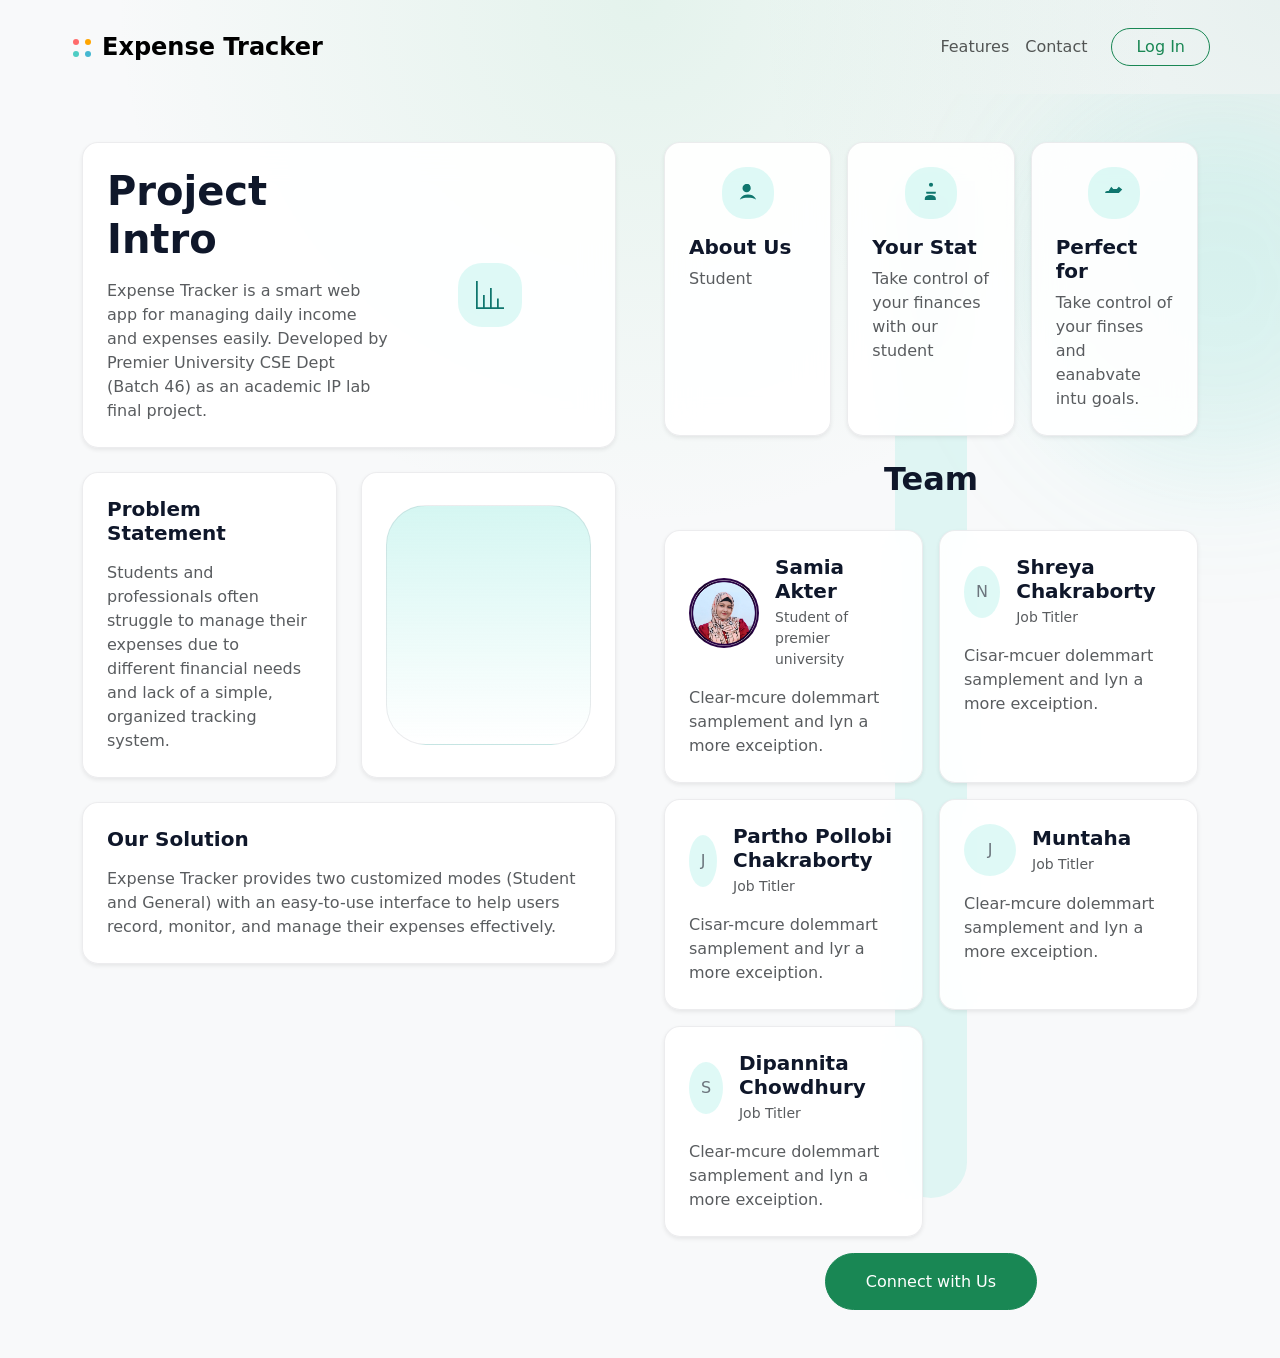
==== pages/about.html @ bd262599 "Initial commit" ====
﻿<!DOCTYPE html>
<html lang="en">
<head>
  <meta charset="UTF-8" />
  <meta name="viewport" content="width=device-width, initial-scale=1.0" />
  <title>About - Expense Tracker</title>
  <link href="https://cdn.jsdelivr.net/npm/bootstrap@5.3.3/dist/css/bootstrap.min.css" rel="stylesheet" />
  <link rel="stylesheet" href="../css/style.css" />
</head>
<body class="bg-light">
  <header class="py-3">
    <nav class="container navbar navbar-expand-lg navbar-light">
      <a class="navbar-brand fw-bold fs-4" href="../index.html"><svg xmlns="http://www.w3.org/2000/svg" width="24" height="24" fill="currentColor" viewBox="0 0 16 16" style="margin-right: 8px;"><circle cx="4" cy="4" r="2" fill="#FF6B6B"/><circle cx="12" cy="4" r="2" fill="#FFA500"/><circle cx="4" cy="12" r="2" fill="#4ECDC4"/><circle cx="12" cy="12" r="2" fill="#45B7D1"/></svg>Expense Tracker</a>
      <button class="navbar-toggler" type="button" data-bs-toggle="collapse" data-bs-target="#navbarContent" aria-controls="navbarContent" aria-expanded="false" aria-label="Toggle navigation">
        <span class="navbar-toggler-icon"></span>
      </button>
      <div class="collapse navbar-collapse justify-content-end" id="navbarContent">
        <ul class="navbar-nav align-items-center">
          <li class="nav-item">
            <a class="nav-link" href="../index.html">Features</a>
          </li>
          <li class="nav-item">
            <a class="nav-link" href="contact.html">Contact</a>
          </li>
          <li class="nav-item">
            <a class="btn btn-outline-success rounded-pill ms-3 px-4" href="#">Log In</a>
          </li>
        </ul>
      </div>
    </nav>
  </header>

  <main>
    <section class="about-page py-5">
      <div class="container position-relative">
        <div class="row gx-5 gy-4 align-items-start">
          <div class="col-lg-6">
            <div class="row gy-4">
              <div class="col-12">
                <div class="p-4 about-card rounded-4 shadow-sm">
                  <div class="row g-0 align-items-center">
                    <div class="col-md-7">
                      <h1 class="fw-bold mb-3">Project Intro</h1>
                      <p class="text-muted mb-0">Expense Tracker is a smart web app for managing daily income and expenses easily. Developed by Premier University CSE Dept (Batch 46) as an academic IP lab final project.</p>
                    </div>
                    <div class="col-md-5 text-center mt-4 mt-md-0">
                      <div class="about-icon mx-auto">
                        <svg xmlns="http://www.w3.org/2000/svg" width="28" height="28" fill="currentColor" class="bi bi-graph-up" viewBox="0 0 16 16"><path fill-rule="evenodd" d="M0 0h1v15h15v1H0V0zm4 8h1v7H4V8zm4-4h1v11H8V4zm4 6h1v5h-1V10z"/></svg>
                      </div>
                    </div>
                  </div>
                </div>
              </div>

              <div class="col-12">
                <div class="row gy-4">
                  <div class="col-md-6">
                    <div class="p-4 about-card rounded-4 shadow-sm h-100">
                      <h3 class="h5 fw-bold mb-3">Problem Statement</h3>
                      <p class="text-muted mb-0">Students and professionals often struggle to manage their expenses due to different financial needs and lack of a simple, organized tracking system.</p>
                    </div>
                  </div>
                  <div class="col-md-6">
                    <div class="p-4 about-card rounded-4 shadow-sm h-100 d-flex align-items-center justify-content-center">
                      <div class="pseudo-graphic"></div>
                    </div>
                  </div>
                </div>
              </div>

              <div class="col-12">
                <div class="p-4 about-card rounded-4 shadow-sm">
                  <h3 class="h5 fw-bold mb-3">Our Solution</h3>
                  <p class="text-muted mb-0">Expense Tracker provides two customized modes (Student and General) with an easy-to-use interface to help users record, monitor, and manage their expenses effectively.</p>
                </div>
              </div>
            </div>
          </div>

          <div class="col-lg-6 position-relative">
            <div class="vertical-accent d-none d-lg-block"></div>
            <div class="row g-4">
              <div class="col-12">
                <div class="row g-3">
                  <div class="col-md-4">
                    <div class="p-4 stat-card rounded-4 shadow-sm h-100">
                      <div class="about-icon-sm mb-3 mx-auto text-center">
                        <svg xmlns="http://www.w3.org/2000/svg" width="22" height="22" fill="currentColor" class="bi bi-people" viewBox="0 0 16 16"><path d="M5.5 3.5a2 2 0 1 1 4 0 2 2 0 0 1-4 0z"/><path d="M4.002 4.5a3 3 0 1 0 6 0 3 3 0 0 0-6 0zM2 13s1-1.5 6-1.5S14 13 14 13s-1-4-6-4-6 4-6 4z"/></svg>
                      </div>
                      <h5 class="fw-semibold">About Us</h5>
                      <p class="text-muted mb-0">Student</p>
                    </div>
                  </div>
                  <div class="col-md-4">
                    <div class="p-4 stat-card rounded-4 shadow-sm h-100">
                      <div class="about-icon-sm mb-3 mx-auto text-center">
                        <svg xmlns="http://www.w3.org/2000/svg" width="22" height="22" fill="currentColor" class="bi bi-person-badge" viewBox="0 0 16 16"><path d="M6.5 2a1.5 1.5 0 1 1 3 0 1.5 1.5 0 0 1-3 0z"/><path d="M4.5 8a.5.5 0 0 0 .5.5h6a.5.5 0 0 0 .5-.5V7h-7v1zm-1 4c0-1.5 1.567-2.5 4-2.5s4 1 4 2.5v1H3.5v-1z"/></svg>
                      </div>
                      <h5 class="fw-semibold">Your Stat</h5>
                      <p class="text-muted mb-0">Take control of your finances with our student</p>
                    </div>
                  </div>
                  <div class="col-md-4">
                    <div class="p-4 stat-card rounded-4 shadow-sm h-100">
                      <div class="about-icon-sm mb-3 mx-auto text-center">
                        <svg xmlns="http://www.w3.org/2000/svg" width="22" height="22" fill="currentColor" class="bi bi-handshake" viewBox="0 0 16 16"><path d="M1.5 8a1.5 1.5 0 0 1 1.5-1.5h1.1L6 3.5 7.5 5H10l1.5-1.5L14 5.5l-2.5 2.5H1.5z"/></svg>
                      </div>
                      <h5 class="fw-semibold">Perfect for</h5>
                      <p class="text-muted mb-0">Take control of your finses and eanabvate intu goals.</p>
                    </div>
                  </div>
                </div>
              </div>

              <div class="col-12 text-center">
                <h2 class="fw-bold">Team</h2>
              </div>

              <div class="col-12">
                <div class="row g-3">
                  <div class="col-md-6">
                    <div class="p-4 team-card rounded-4 shadow-sm h-100">
                      <div class="d-flex align-items-center mb-3">
                       <div class="me-3">
   <img src="../assets/samiaphoto.jpg" alt="Team Member" class="team-photo">
</div>
                        <div>
                          <h5 class="mb-1 fw-semibold">Samia Akter</h5>
                          <p class="text-muted mb-0 small">Student of premier university</p>
                        </div>
                      </div>
                      <p class="text-muted mb-0">Clear-mcure dolemmart samplement and lyn a more exceiption.</p>
                    </div>
                  </div>
                  <div class="col-md-6">
                    <div class="p-4 team-card rounded-4 shadow-sm h-100">
                      <div class="d-flex align-items-center mb-3">
                        <div class="avatar me-3"><span class="text-secondary">N</span></div>
                        <div>
                          <h5 class="mb-1 fw-semibold">Shreya Chakraborty</h5>
                          <p class="text-muted mb-0 small">Job Titler</p>
                        </div>
                      </div>
                      <p class="text-muted mb-0">Cisar-mcuer dolemmart samplement and lyn a more exceiption.</p>
                    </div>
                  </div>
                  <div class="col-md-6">
                    <div class="p-4 team-card rounded-4 shadow-sm h-100">
                      <div class="d-flex align-items-center mb-3">
                        <div class="avatar me-3"><span class="text-secondary">J</span></div>
                        <div>
                          <h5 class="mb-1 fw-semibold">Partho Pollobi Chakraborty</h5>
                          <p class="text-muted mb-0 small">Job Titler</p>
                        </div>
                      </div>
                      <p class="text-muted mb-0">Cisar-mcure dolemmart samplement and lyr a more exceiption.</p>
                    </div>
                  </div>
                  <div class="col-md-6">
                    <div class="p-4 team-card rounded-4 shadow-sm h-100">
                      <div class="d-flex align-items-center mb-3">
                        <div class="avatar me-3"><span class="text-secondary">J</span></div>
                        <div>
                          <h5 class="mb-1 fw-semibold">Muntaha</h5>
                          <p class="text-muted mb-0 small">Job Titler</p>
                        </div>
                      </div>
                      <p class="text-muted mb-0">Clear-mcure dolemmart samplement and lyn a more exceiption.</p>
                    </div>
                  </div>
                  <div class="col-md-6">
                    <div class="p-4 team-card rounded-4 shadow-sm h-100">
                      <div class="d-flex align-items-center mb-3">
                        <div class="avatar me-3"><span class="text-secondary">S</span></div>
                        <div>
                          <h5 class="mb-1 fw-semibold">Dipannita Chowdhury</h5>
                          <p class="text-muted mb-0 small">Job Titler</p>
                        </div>
                      </div>
                      <p class="text-muted mb-0">Clear-mcure dolemmart samplement and lyn a more exceiption.</p>
                    </div>
                  </div>
                </div>
              </div>

              <div class="col-12 text-center mt-3">
                <a href="#" class="btn btn-success rounded-pill about-button">Connect with Us</a>
              </div>
            </div>
          </div>
        </div>
      </div>
    </section>
  </main>

  <script src="https://cdn.jsdelivr.net/npm/bootstrap@5.3.3/dist/js/bootstrap.bundle.min.js"></script>
</body>
</html>
---- css/style.css ----
﻿body {
  background: radial-gradient(circle at top, rgba(123,210,165,.16), transparent 35%), radial-gradient(circle at top right, rgba(88,169,143,.1), transparent 28%), #f7fbfb;
  color: #0f172a;
}
.hero-section {
  min-height: 85vh;
}
.hero-bg {
  width: 720px;
  height: 540px;
  background: radial-gradient(circle, rgba(45,212,191,.24) 0%, rgba(255,255,255,0) 60%);
  filter: blur(100px);
  z-index: 0;
  top: 20%;
}
.feature-card,
.mode-card {
  background: rgba(255,255,255,0.86);
  backdrop-filter: blur(14px);
  border: 1px solid rgba(15, 23, 42, 0.08);
}
.card-icon,
.icon-circle {
  width: 56px;
  height: 56px;
  display: grid;
  place-items: center;
  border-radius: 18px;
  background: rgba(45, 212, 191, 0.15);
  color: #0f766e;
}
.dot {
  width: 10px;
  height: 10px;
  display: inline-block;
  border-radius: 50%;
}
.about-page {
  position: relative;
  overflow: hidden;
}
.about-page::before {
  content: "";
  position: absolute;
  top: 0;
  right: -8rem;
  width: 380px;
  height: 380px;
  border-radius: 50%;
  background: rgba(45, 212, 191, 0.12);
  filter: blur(70px);
  z-index: 0;
}
.about-card,
.team-card,
.stat-card {
  background: rgba(255,255,255,0.92);
  backdrop-filter: blur(16px);
  border: 1px solid rgba(15, 23, 42, 0.08);
}
.about-icon,
.about-icon-sm,
.avatar {
  width: 64px;
  height: 64px;
  display: grid;
  place-items: center;
  border-radius: 24px;
  background: rgba(45, 212, 191, 0.15);
  color: #0f766e;
}
.about-icon-sm {
  width: 52px;
  height: 52px;
}
.avatar {
  width: 52px;
  height: 52px;
  border-radius: 50%;
}
.team-photo{
  width: 70px;
  height: 70px;
  border-radius: 50%;
  object-fit: cover;
}
.vertical-accent {
  position: absolute;
  top: 2rem;
  bottom: 7rem;
  left: 50%;
  transform: translateX(-50%);
  width: 72px;
  border-radius: 36px;
  background: rgba(45, 212, 191, 0.12);
  z-index: 0;
}
.about-page .container,
.about-page .row,
.about-page .col-lg-6 {
  position: relative;
  z-index: 1;
}
.about-button {
  padding: 0.95rem 2.5rem;
}
.contact-page {
  position: relative;
  overflow: hidden;
  min-height: 100vh;
  display: flex;
  flex-direction: column;
}
.contact-hero {
  text-align: center;
  padding: 3rem 0;
  position: relative;
  z-index: 1;
}
.contact-card {
  background: rgba(255,255,255,0.92) !important;
  backdrop-filter: blur(16px);
  border: 2px solid rgba(45, 212, 191, 0.3) !important;
  border-radius: 2rem;
}
.contact-form {
  padding: 2.5rem;
}
.form-control,
.form-control:focus,
.form-control:active {
  border: 2px solid rgba(45, 212, 191, 0.4);
  border-radius: 0.75rem;
  background: rgba(173, 216, 230, 0.2);
  color: #0f172a;
}
.form-control:focus {
  border-color: rgba(45, 212, 191, 0.8);
  background: rgba(173, 216, 230, 0.3);
  box-shadow: 0 0 0 0.2rem rgba(45, 212, 191, 0.15);
}
textarea.form-control {
  resize: vertical;
  min-height: 120px;
}
.contact-info-item {
  display: flex;
  align-items: flex-start;
  gap: 1rem;
  margin-bottom: 2rem;
}
.contact-info-icon {
  width: 56px;
  height: 56px;
  display: grid;
  place-items: center;
  border-radius: 50%;
  background: rgba(45, 212, 191, 0.15);
  color: #0f766e;
  flex-shrink: 0;
}
.contact-info-content h4 {
  font-weight: 600;
  margin-bottom: 0.25rem;
}
.contact-info-content p {
  color: #64748b;
  margin: 0;
}
.form-label {
  font-weight: 600;
  margin-bottom: 0.75rem;
  color: #0f172a;
}
.submit-btn {
  width: 100%;
  padding: 0.95rem 2rem;
  font-weight: 600;
  border-radius: 0.75rem;
  border: none;
}
.footer-section {
  background: rgba(255,255,255,0.5);
  padding: 2rem 0;
  text-align: center;
  border-top: 1px solid rgba(45, 212, 191, 0.1);
  margin-top: auto;
  z-index: 1;
  position: relative;
}
.social-icons {
  display: flex;
  justify-content: center;
  gap: 1.5rem;
  margin-top: 1rem;
}
.social-icons a {
  width: 40px;
  height: 40px;
  display: grid;
  place-items: center;
  border-radius: 50%;
  background: transparent;
  color: #0f766e;
  transition: all 0.3s ease;
  text-decoration: none;
}
.social-icons a:hover {
  background: rgba(45, 212, 191, 0.15);
  transform: translateY(-2px);
}

.features-page {
  position: relative;
  overflow: hidden;
  min-height: 80vh;
}
.features-card {
  background: rgba(255,255,255,0.92) !important;
  backdrop-filter: blur(16px);
  border: 2px solid rgba(45, 212, 191, 0.4) !important;
  transition: all 0.3s ease;
}
.features-card:hover {
  border-color: rgba(45, 212, 191, 0.8) !important;
  transform: translateY(-4px);
  box-shadow: 0 8px 24px rgba(45, 212, 191, 0.15) !important;
}
.features-card .card-icon {
  width: 64px;
  height: 64px;
  display: grid;
  place-items: center;
  border-radius: 20px;
  background: rgba(45, 212, 191, 0.12);
  color: #0f766e;
}

.pseudo-graphic {
  width: 100%;
  max-width: 220px;
  height: 240px;
  border-radius: 2.5rem;
  background: linear-gradient(180deg, rgba(45, 212, 191, 0.2), rgba(255, 255, 255, 0.8));
  border: 1px solid rgba(15, 23, 42, 0.08);
}
.dashboard-page {
  min-height: 90vh;
}
.dashboard-header {
  padding: 3rem 0 1.5rem;
}
.dashboard-card,
.metric-card,
.chart-card,
.table-card {
  background: rgba(255,255,255,0.92) !important;
  backdrop-filter: blur(16px);
  border: 1px solid rgba(15, 23, 42, 0.08) !important;
  border-radius: 2rem;
}
.metric-card {
  min-height: 160px;
}
.metric-card .metric-value {
  font-size: 2rem;
  font-weight: 700;
}
.metric-card .metric-note {
  color: #64748b;
}
.chart-card {
  min-height: 360px;
}
.table-card {
  overflow-x: auto;
}
.table-card table {
  min-width: 560px;
}
.dashboard-badge {
  display: inline-flex;
  align-items: center;
  gap: 0.35rem;
  font-size: 0.9rem;
  color: #10b981;
}
.dashboard-badge svg {
  width: 16px;
  height: 16px;
}
.dashboard-chart-placeholder {
  height: 260px;
  border-radius: 1.5rem;
  background: linear-gradient(180deg, rgba(45, 212, 191, 0.15), rgba(255, 255, 255, 0.8));
}
.profile-page {
  min-height: 100vh;
}
.profile-panel,
.sidebar-panel,
.settings-card,
.activity-card {
  background: rgba(255,255,255,0.95) !important;
  backdrop-filter: blur(16px);
  border: 1px solid rgba(15, 23, 42, 0.08) !important;
  border-radius: 1.75rem;
}
.sidebar-panel {
  min-height: 70vh;
}
.profile-avatar {
  width: 88px;
  height: 88px;
  display: grid;
  place-items: center;
  border-radius: 26px;
  background: rgba(45, 212, 191, 0.12);
  color: #0f766e;
  font-size: 2rem;
}
.profile-avatar-xl {
  width: 120px;
  height: 120px;
  font-size: 2.5rem;
}
.photo-card {
  background: rgba(255,255,255,0.96) !important;
  border-radius: 1.75rem;
  border: 1px solid rgba(15, 23, 42, 0.08) !important;
}
.delete-button {
  min-width: 140px;
}
.profile-heading {
  font-size: 1.25rem;
  font-weight: 700;
}
.sidebar-nav .list-group-item {
  border-radius: 1rem;
  border: none;
  margin-bottom: 0.6rem;
}
.sidebar-nav .list-group-item.active {
  background: rgba(45, 212, 191, 0.15);
  color: #0f766e;
  font-weight: 700;
}
.settings-card .form-control,
.settings-card .form-select {
  border-radius: 1rem;
}
.activity-card {
  min-height: 180px;
}
.activity-item {
  display: flex;
  align-items: center;
  gap: 1rem;
}
.activity-item span {
  width: 42px;
  height: 42px;
  display: grid;
  place-items: center;
  border-radius: 12px;
  background: rgba(45, 212, 191, 0.12);
  color: #0f766e;
}
.signup-page,
.auth-page {
  min-height: 100vh;
  display: flex;
  align-items: center;
}
.auth-card,
.signup-card {
  background: rgba(255,255,255,0.94) !important;
  backdrop-filter: blur(16px);
  border: 1px solid rgba(15, 23, 42, 0.08) !important;
  border-radius: 2rem;
}
.auth-card .form-control,
.signup-card .form-control {
  border: 2px solid rgba(45, 212, 191, 0.3);
  background: rgba(236, 249, 255, 0.9);
}
.auth-card .form-control:focus,
.signup-card .form-control:focus {
  border-color: rgba(45, 212, 191, 0.8);
  box-shadow: 0 0 0 0.2rem rgba(45, 212, 191, 0.15);
}
.signup-button,
.auth-button {
  width: 100%;
  padding: 1rem 1.5rem;
  font-weight: 700;
  border-radius: 2rem;
}
.auth-icon {
  width: 68px;
  height: 68px;
  display: grid;
  place-items: center;
  margin: 0 auto 1rem;
  border-radius: 50%;
  background: rgba(45, 212, 191, 0.12);
  font-size: 1.75rem;
}
.auth-note {
  color: #64748b;
}
.auth-note a {
  color: #0f766e;
  text-decoration: none;
}
.auth-note a:hover {
  text-decoration: underline;
}
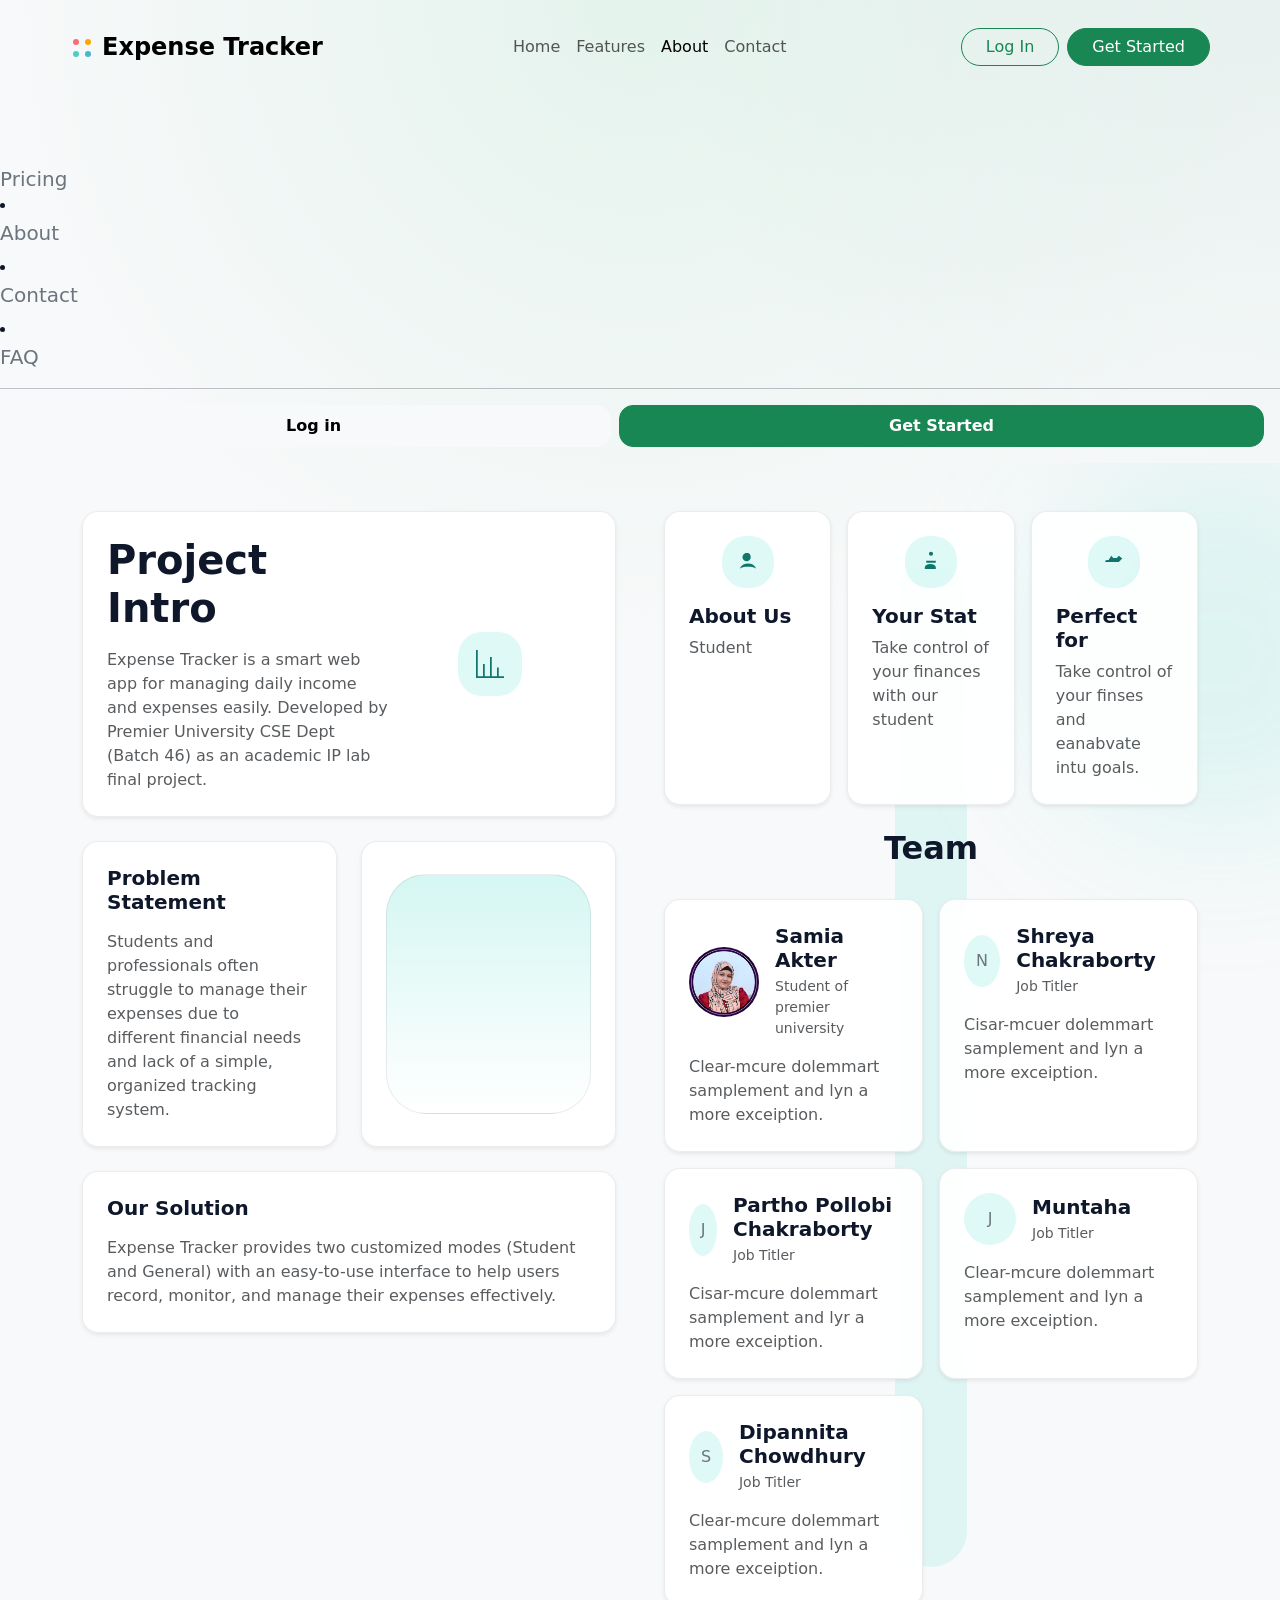
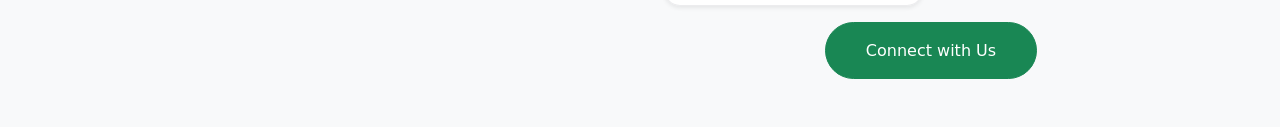
==== commit 5a6ffe6f: "First upload Expense Tracker website" ====
--- a/pages/about.html
+++ b/pages/about.html
@@ -8,28 +8,101 @@
   <link rel="stylesheet" href="../css/style.css" />
 </head>
 <body class="bg-light">
-  <header class="py-3">
+  <!-- Mobile Side Navbar (Offcanvas) -->
+  <div class="offcanvas offcanvas-start" tabindex="-1" id="mobileNav">
+    <div class="offcanvas-header align-items-center" style="background: #d3d5d8;">
+      <button type="button" class="btn-close ms-auto" data-bs-dismiss="offcanvas"></button>
+    </div>
+    <div class="offcanvas-body d-flex flex-column px-0" style="background: #f7f8fa; min-height: 100vh;">
+      <ul class="nav flex-column px-3 mb-0">
+        <li class="nav-item mb-2">
+          <a class="nav-link text-secondary fs-5" href="features.html">Features</a>
+        </li>
+        <li class="nav-item mb-2">
+          <a class="nav-link text-secondary fs-5" href="#">Pricing</a>
+        </li>
+        <li class="nav-item mb-2">
+          <a class="nav-link text-secondary fs-5" href="about.html">About</a>
+        </li>
+        <li class="nav-item mb-2">
+          <a class="nav-link text-secondary fs-5" href="contact.html">Contact</a>
+        </li>
+        <li class="nav-item mb-2">
+          <a class="nav-link text-secondary fs-5" href="#">FAQ</a>
+        </li>
+      </ul>
+      <hr class="my-3" />
+      <div class="mt-auto w-100 px-3 pb-3 d-flex gap-2">
+        <a href="login.html" class="btn btn-light flex-fill fw-semibold py-2" style="border-radius: 14px;">Log in</a>
+        <a href="signup.html" class="btn btn-success flex-fill fw-semibold py-2" style="border-radius: 14px;">Get Started</a>
+      </div>
+    </div>
+  </div>
+
+  <!-- Desktop Top Navbar -->
+  <header class="py-3 d-none d-lg-block">
     <nav class="container navbar navbar-expand-lg navbar-light">
-      <a class="navbar-brand fw-bold fs-4" href="../index.html"><svg xmlns="http://www.w3.org/2000/svg" width="24" height="24" fill="currentColor" viewBox="0 0 16 16" style="margin-right: 8px;"><circle cx="4" cy="4" r="2" fill="#FF6B6B"/><circle cx="12" cy="4" r="2" fill="#FFA500"/><circle cx="4" cy="12" r="2" fill="#4ECDC4"/><circle cx="12" cy="12" r="2" fill="#45B7D1"/></svg>Expense Tracker</a>
-      <button class="navbar-toggler" type="button" data-bs-toggle="collapse" data-bs-target="#navbarContent" aria-controls="navbarContent" aria-expanded="false" aria-label="Toggle navigation">
+      <a class="navbar-brand fw-bold fs-4" href="../index.html">
+        <svg xmlns="http://www.w3.org/2000/svg" width="24" height="24" fill="currentColor" viewBox="0 0 16 16" style="margin-right: 8px;"><circle cx="4" cy="4" r="2" fill="#FF6B6B"/><circle cx="12" cy="4" r="2" fill="#FFA500"/><circle cx="4" cy="12" r="2" fill="#4ECDC4"/><circle cx="12" cy="12" r="2" fill="#45B7D1"/></svg>Expense Tracker
+      </a>
+      <button class="navbar-toggler" type="button" data-bs-toggle="collapse" data-bs-target="#navbarContent">
         <span class="navbar-toggler-icon"></span>
       </button>
-      <div class="collapse navbar-collapse justify-content-end" id="navbarContent">
+      <div class="collapse navbar-collapse justify-content-center" id="navbarContent">
         <ul class="navbar-nav align-items-center">
           <li class="nav-item">
-            <a class="nav-link" href="../index.html">Features</a>
+            <a class="nav-link" href="../index.html">Home</a>
+          </li>
+          <li class="nav-item">
+            <a class="nav-link" href="features.html">Features</a>
+          </li>
+          <li class="nav-item">
+            <a class="nav-link active" href="#">About</a>
           </li>
           <li class="nav-item">
             <a class="nav-link" href="contact.html">Contact</a>
           </li>
-          <li class="nav-item">
-            <a class="btn btn-outline-success rounded-pill ms-3 px-4" href="#">Log In</a>
-          </li>
         </ul>
+      </div>
+      <div class="d-flex align-items-center gap-2">
+        <a class="btn btn-outline-success rounded-pill px-4" href="login.html">Log In</a>
+        <a class="btn btn-success rounded-pill px-4" href="signup.html">Get Started</a>
       </div>
     </nav>
   </header>
 
+  <!-- Mobile Top Bar -->
+  <header class="py-2 d-lg-none fixed-top bg-white shadow-sm">
+    <div class="container d-flex align-items-center justify-content-between">
+      <a class="navbar-brand fw-bold fs-5" href="../index.html">
+        <svg xmlns="http://www.w3.org/2000/svg" width="20" height="20" fill="currentColor" viewBox="0 0 16 16" style="margin-right: 4px;"><circle cx="4" cy="4" r="2" fill="#FF6B6B"/><circle cx="12" cy="4" r="2" fill="#FFA500"/><circle cx="4" cy="12" r="2" fill="#4ECDC4"/><circle cx="12" cy="12" r="2" fill="#45B7D1"/></svg>Expense Tracker
+      </a>
+      <button class="navbar-toggler border-0 p-0" type="button" data-bs-toggle="offcanvas" data-bs-target="#mobileNav">
+        <svg xmlns="http://www.w3.org/2000/svg" width="24" height="24" fill="currentColor" viewBox="0 0 16 16"><path d="M2.5 12a.5.5 0 0 1 .5-.5h10a.5.5 0 0 1 0 1H3a.5.5 0 0 1-.5-.5zm0-4a.5.5 0 0 1 .5-.5h10a.5.5 0 0 1 0 1H3a.5.5 0 0 1-.5-.5zm0-4a.5.5 0 0 1 .5-.5h10a.5.5 0 0 1 0 1H3a.5.5 0 0 1-.5-.5z"/></svg>
+      </button>
+    </div>
+  </header>
+
+  <main>
+          <a class="nav-link text-secondary fs-5" href="#">Pricing</a>
+        </li>
+        <li class="nav-item mb-2">
+          <a class="nav-link text-secondary fs-5" href="about.html">About</a>
+        </li>
+        <li class="nav-item mb-2">
+          <a class="nav-link text-secondary fs-5" href="contact.html">Contact</a>
+        </li>
+        <li class="nav-item mb-2">
+          <a class="nav-link text-secondary fs-5" href="#">FAQ</a>
+        </li>
+      </ul>
+      <hr class="my-3" />
+      <div class="mt-auto w-100 px-3 pb-3 d-flex gap-2">
+        <a href="login.html" class="btn btn-light flex-fill fw-semibold py-2" style="border-radius: 14px;">Log in</a>
+        <a href="signup.html" class="btn btn-success flex-fill fw-semibold py-2" style="border-radius: 14px;">Get Started</a>
+      </div>
+    </div>
+  </div>
   <main>
     <section class="about-page py-5">
       <div class="container position-relative">
--- a/css/style.css
+++ b/css/style.css
@@ -1,6 +1,10 @@
 ﻿body {
   background: radial-gradient(circle at top, rgba(123,210,165,.16), transparent 35%), radial-gradient(circle at top right, rgba(88,169,143,.1), transparent 28%), #f7fbfb;
   color: #0f172a;
+}
+/* Mobile fixed header spacing */
+body > main {
+  padding-top: 70px;
 }
 .hero-section {
   min-height: 85vh;
@@ -417,3 +421,23 @@
 .auth-note a:hover {
   text-decoration: underline;
 }
+/* Mobile offcanvas menu links */
+.offcanvas .nav-link {
+  color: #1f2937; /* dark gray instead of blue */
+  font-size: 18px;
+  font-weight: 500;
+  padding: 12px 0;
+  transition: all 0.2s ease;
+}
+
+
+.offcanvas .nav-link:hover {
+  color: #198754; /* your green theme */
+  transform: translateX(5px);
+}
+
+
+.offcanvas .nav-link.active {
+  color: #198754;
+  font-weight: 600;
+}
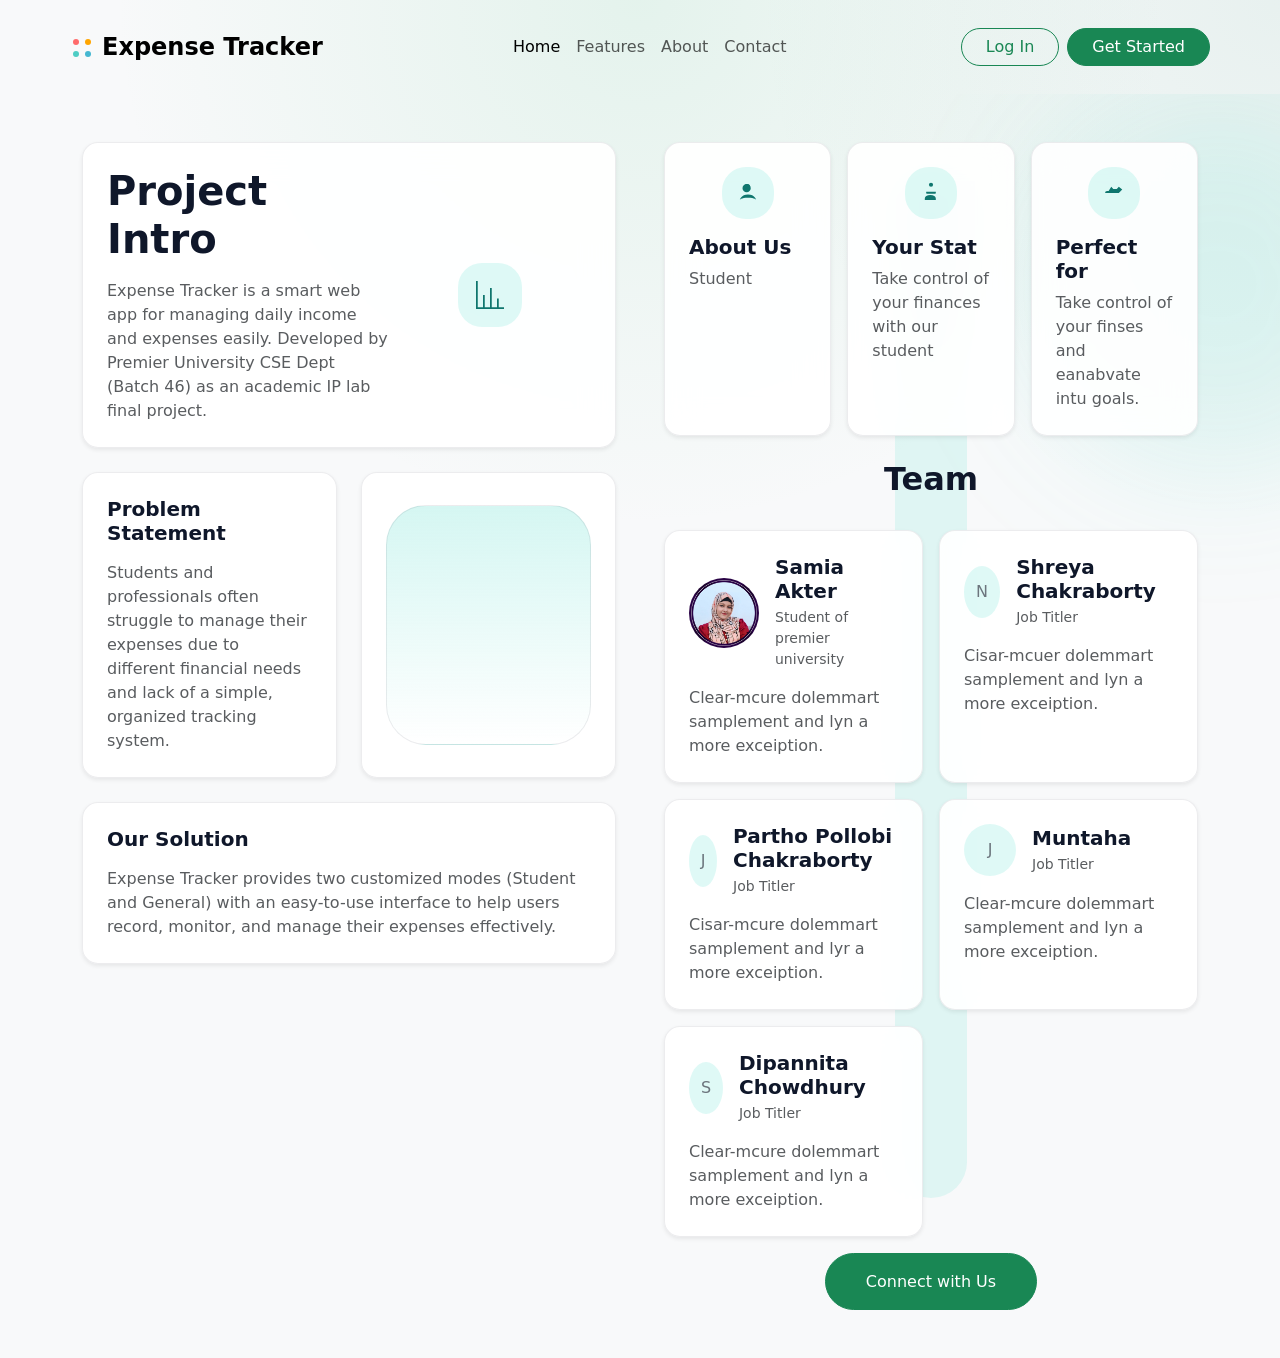
==== commit 66defcb4: "updated project" ====
--- a/pages/about.html
+++ b/pages/about.html
@@ -10,31 +10,29 @@
 <body class="bg-light">
   <!-- Mobile Side Navbar (Offcanvas) -->
   <div class="offcanvas offcanvas-start" tabindex="-1" id="mobileNav">
-    <div class="offcanvas-header align-items-center" style="background: #d3d5d8;">
-      <button type="button" class="btn-close ms-auto" data-bs-dismiss="offcanvas"></button>
+    <div class="offcanvas-header border-bottom">
+      <h5 class="fw-bold">Menu</h5>
+      <button type="button" class="btn-close" data-bs-dismiss="offcanvas"></button>
     </div>
-    <div class="offcanvas-body d-flex flex-column px-0" style="background: #f7f8fa; min-height: 100vh;">
-      <ul class="nav flex-column px-3 mb-0">
-        <li class="nav-item mb-2">
-          <a class="nav-link text-secondary fs-5" href="features.html">Features</a>
-        </li>
-        <li class="nav-item mb-2">
-          <a class="nav-link text-secondary fs-5" href="#">Pricing</a>
-        </li>
-        <li class="nav-item mb-2">
-          <a class="nav-link text-secondary fs-5" href="about.html">About</a>
-        </li>
-        <li class="nav-item mb-2">
-          <a class="nav-link text-secondary fs-5" href="contact.html">Contact</a>
-        </li>
-        <li class="nav-item mb-2">
-          <a class="nav-link text-secondary fs-5" href="#">FAQ</a>
+    <div class="offcanvas-body">
+      <ul class="nav flex-column">
+        <li class="nav-item">
+          <a class="nav-link " href="../index.html">Home</a>
+        </li>
+        <li class="nav-item">
+          <a class="nav-link" href="features.html">Features</a>
+        </li>
+        <li class="nav-item">
+          <a class="nav-link active" href="about.html">About</a>
+        </li>
+        <li class="nav-item">
+          <a class="nav-link" href="contact.html">Contact</a>
         </li>
       </ul>
-      <hr class="my-3" />
-      <div class="mt-auto w-100 px-3 pb-3 d-flex gap-2">
-        <a href="login.html" class="btn btn-light flex-fill fw-semibold py-2" style="border-radius: 14px;">Log in</a>
-        <a href="signup.html" class="btn btn-success flex-fill fw-semibold py-2" style="border-radius: 14px;">Get Started</a>
+      <hr />
+      <div class="d-grid gap-2">
+        <a href="login.html" class="btn btn-outline-success">Log In</a>
+        <a href="signup.html" class="btn btn-success">Get Started</a>
       </div>
     </div>
   </div>
@@ -51,13 +49,13 @@
       <div class="collapse navbar-collapse justify-content-center" id="navbarContent">
         <ul class="navbar-nav align-items-center">
           <li class="nav-item">
-            <a class="nav-link" href="../index.html">Home</a>
+            <a class="nav-link active" href="../index.html">Home</a>
           </li>
           <li class="nav-item">
             <a class="nav-link" href="features.html">Features</a>
           </li>
           <li class="nav-item">
-            <a class="nav-link active" href="#">About</a>
+            <a class="nav-link" href="about.html">About</a>
           </li>
           <li class="nav-item">
             <a class="nav-link" href="contact.html">Contact</a>
@@ -83,27 +81,7 @@
     </div>
   </header>
 
-  <main>
-          <a class="nav-link text-secondary fs-5" href="#">Pricing</a>
-        </li>
-        <li class="nav-item mb-2">
-          <a class="nav-link text-secondary fs-5" href="about.html">About</a>
-        </li>
-        <li class="nav-item mb-2">
-          <a class="nav-link text-secondary fs-5" href="contact.html">Contact</a>
-        </li>
-        <li class="nav-item mb-2">
-          <a class="nav-link text-secondary fs-5" href="#">FAQ</a>
-        </li>
-      </ul>
-      <hr class="my-3" />
-      <div class="mt-auto w-100 px-3 pb-3 d-flex gap-2">
-        <a href="login.html" class="btn btn-light flex-fill fw-semibold py-2" style="border-radius: 14px;">Log in</a>
-        <a href="signup.html" class="btn btn-success flex-fill fw-semibold py-2" style="border-radius: 14px;">Get Started</a>
-      </div>
-    </div>
-  </div>
-  <main>
+  
     <section class="about-page py-5">
       <div class="container position-relative">
         <div class="row gx-5 gy-4 align-items-start">
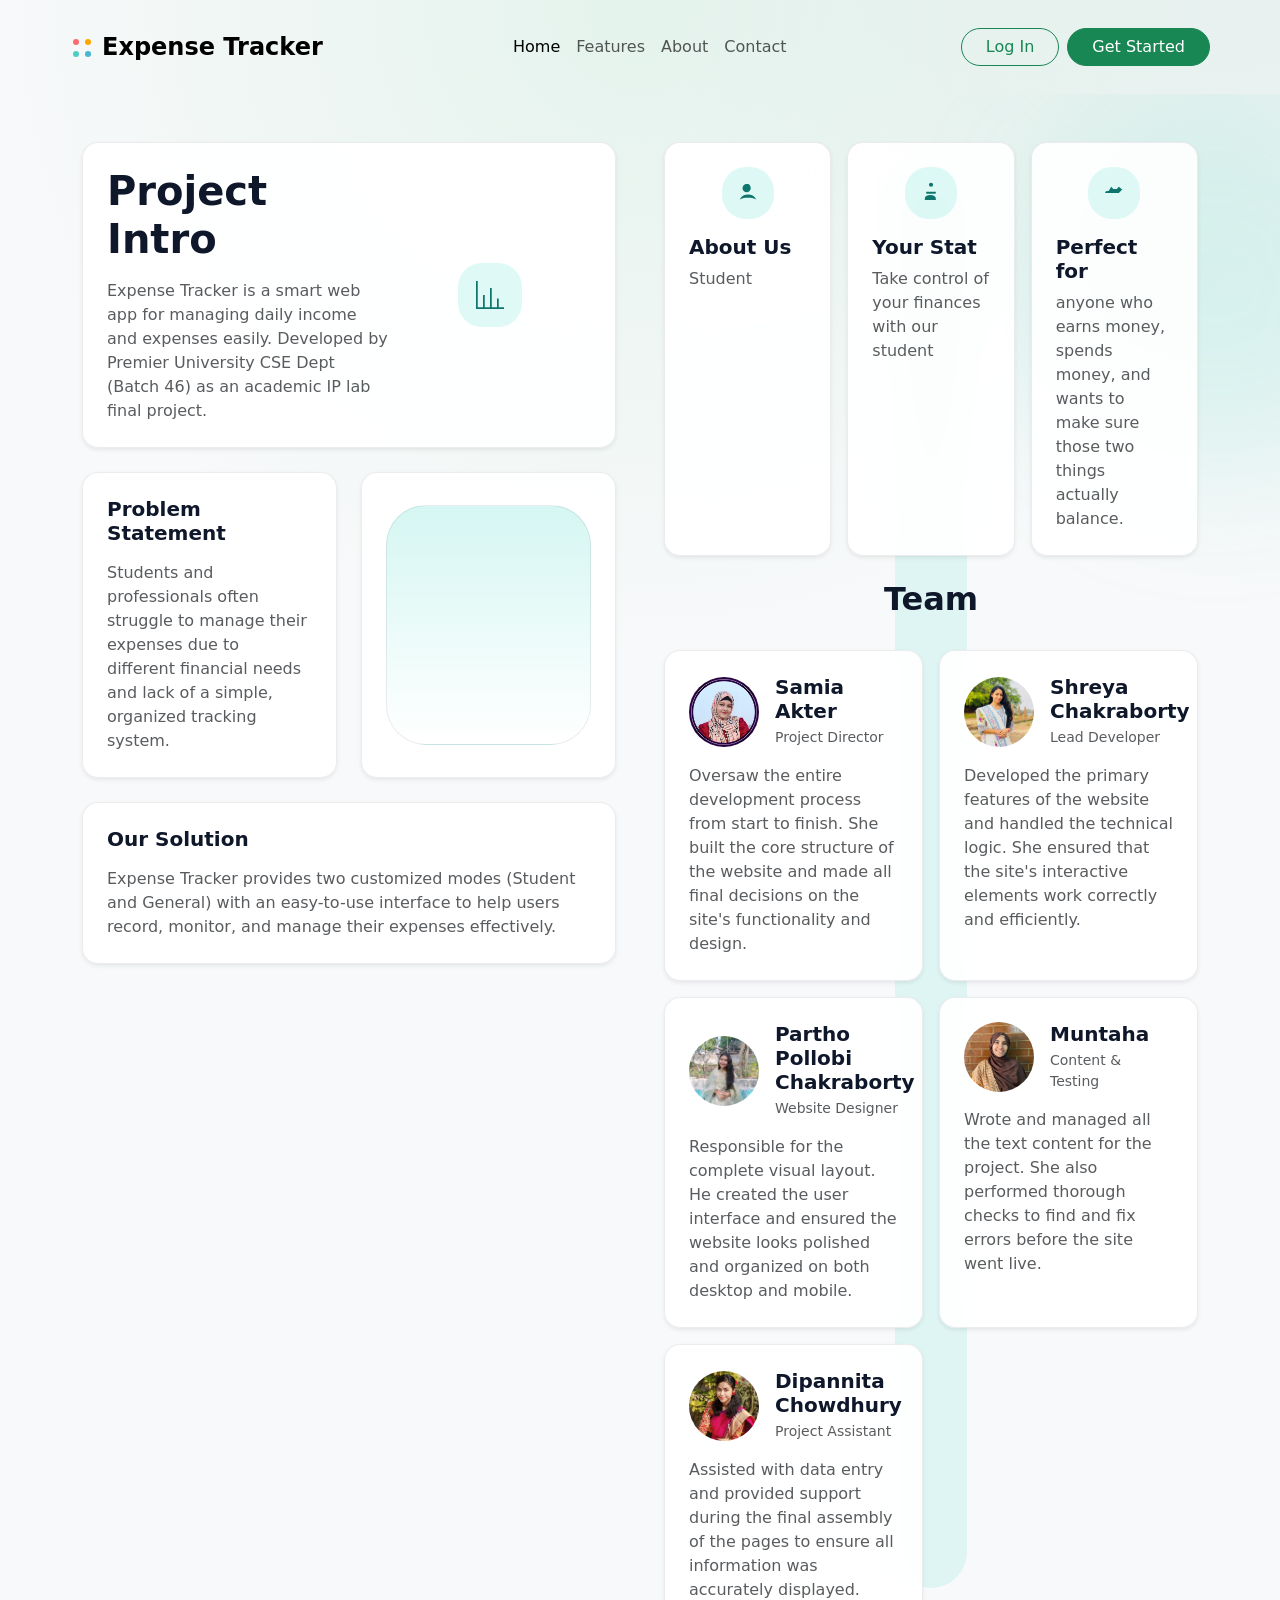
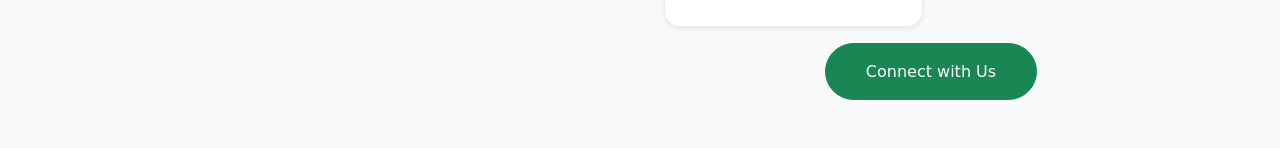
==== commit bfa881ca: "updated project" ====
--- a/pages/about.html
+++ b/pages/about.html
@@ -157,7 +157,7 @@
                         <svg xmlns="http://www.w3.org/2000/svg" width="22" height="22" fill="currentColor" class="bi bi-handshake" viewBox="0 0 16 16"><path d="M1.5 8a1.5 1.5 0 0 1 1.5-1.5h1.1L6 3.5 7.5 5H10l1.5-1.5L14 5.5l-2.5 2.5H1.5z"/></svg>
                       </div>
                       <h5 class="fw-semibold">Perfect for</h5>
-                      <p class="text-muted mb-0">Take control of your finses and eanabvate intu goals.</p>
+                      <p class="text-muted mb-0">anyone who earns money, spends money, and wants to make sure those two things actually balance.</p>
                     </div>
                   </div>
                 </div>
@@ -177,58 +177,66 @@
 </div>
                         <div>
                           <h5 class="mb-1 fw-semibold">Samia Akter</h5>
-                          <p class="text-muted mb-0 small">Student of premier university</p>
-                        </div>
-                      </div>
-                      <p class="text-muted mb-0">Clear-mcure dolemmart samplement and lyn a more exceiption.</p>
-                    </div>
-                  </div>
-                  <div class="col-md-6">
-                    <div class="p-4 team-card rounded-4 shadow-sm h-100">
-                      <div class="d-flex align-items-center mb-3">
-                        <div class="avatar me-3"><span class="text-secondary">N</span></div>
+                          <p class="text-muted mb-0 small">Project Director</p>
+                        </div>
+                      </div>
+                      <p class="text-muted mb-0">Oversaw the entire development process from start to finish. She built the core structure of the website and made all final decisions on the site's functionality and design.</p>
+                    </div>
+                  </div>
+                  <div class="col-md-6">
+                    <div class="p-4 team-card rounded-4 shadow-sm h-100">
+                      <div class="d-flex align-items-center mb-3">
+                       <div class="me-3">
+   <img src="../assets/Shreya.jpg" alt="Team Member" class="team-photo">
+</div>
                         <div>
                           <h5 class="mb-1 fw-semibold">Shreya Chakraborty</h5>
-                          <p class="text-muted mb-0 small">Job Titler</p>
-                        </div>
-                      </div>
-                      <p class="text-muted mb-0">Cisar-mcuer dolemmart samplement and lyn a more exceiption.</p>
-                    </div>
-                  </div>
-                  <div class="col-md-6">
-                    <div class="p-4 team-card rounded-4 shadow-sm h-100">
-                      <div class="d-flex align-items-center mb-3">
-                        <div class="avatar me-3"><span class="text-secondary">J</span></div>
+                          <p class="text-muted mb-0 small">Lead Developer</p>
+                        </div>
+                      </div>
+                      <p class="text-muted mb-0">Developed the primary features of the website and handled the technical logic. She ensured that the site's interactive elements work correctly and efficiently.</p>
+                    </div>
+                  </div>
+                  <div class="col-md-6">
+                    <div class="p-4 team-card rounded-4 shadow-sm h-100">
+                      <div class="d-flex align-items-center mb-3">
+                        <div class="me-3">
+   <img src="../assets/pollobi.jpeg" alt="Team Member" class="team-photo">
+</div>
                         <div>
                           <h5 class="mb-1 fw-semibold">Partho Pollobi Chakraborty</h5>
-                          <p class="text-muted mb-0 small">Job Titler</p>
-                        </div>
-                      </div>
-                      <p class="text-muted mb-0">Cisar-mcure dolemmart samplement and lyr a more exceiption.</p>
-                    </div>
-                  </div>
-                  <div class="col-md-6">
-                    <div class="p-4 team-card rounded-4 shadow-sm h-100">
-                      <div class="d-flex align-items-center mb-3">
-                        <div class="avatar me-3"><span class="text-secondary">J</span></div>
+                          <p class="text-muted mb-0 small">Website Designer</p>
+                        </div>
+                      </div>
+                      <p class="text-muted mb-0">Responsible for the complete visual layout. He created the user interface and ensured the website looks polished and organized on both desktop and mobile.</p>
+                    </div>
+                  </div>
+                  <div class="col-md-6">
+                    <div class="p-4 team-card rounded-4 shadow-sm h-100">
+                      <div class="d-flex align-items-center mb-3">
+                       <div class="me-3">
+   <img src="../assets/mahi.jpeg" alt="Team Member" class="team-photo">
+</div>
                         <div>
                           <h5 class="mb-1 fw-semibold">Muntaha</h5>
-                          <p class="text-muted mb-0 small">Job Titler</p>
-                        </div>
-                      </div>
-                      <p class="text-muted mb-0">Clear-mcure dolemmart samplement and lyn a more exceiption.</p>
-                    </div>
-                  </div>
-                  <div class="col-md-6">
-                    <div class="p-4 team-card rounded-4 shadow-sm h-100">
-                      <div class="d-flex align-items-center mb-3">
-                        <div class="avatar me-3"><span class="text-secondary">S</span></div>
+                          <p class="text-muted mb-0 small">Content & Testing</p>
+                        </div>
+                      </div>
+                      <p class="text-muted mb-0">Wrote and managed all the text content for the project. She also performed thorough checks to find and fix errors before the site went live.</p>
+                    </div>
+                  </div>
+                  <div class="col-md-6">
+                    <div class="p-4 team-card rounded-4 shadow-sm h-100">
+                      <div class="d-flex align-items-center mb-3">
+                        <div class="me-3">
+   <img src="../assets/dipa.jpeg" alt="Team Member" class="team-photo">
+</div>
                         <div>
                           <h5 class="mb-1 fw-semibold">Dipannita Chowdhury</h5>
-                          <p class="text-muted mb-0 small">Job Titler</p>
-                        </div>
-                      </div>
-                      <p class="text-muted mb-0">Clear-mcure dolemmart samplement and lyn a more exceiption.</p>
+                          <p class="text-muted mb-0 small">Project Assistant</p>
+                        </div>
+                      </div>
+                      <p class="text-muted mb-0">Assisted with data entry and provided support during the final assembly of the pages to ensure all information was accurately displayed.</p>
                     </div>
                   </div>
                 </div>
--- a/css/style.css
+++ b/css/style.css
@@ -441,3 +441,83 @@
   color: #198754;
   font-weight: 600;
 }
+
+/* Mobile sidebar nav for dashboard pages */
+.mobile-sidebar .offcanvas-header {
+  background: rgba(255,255,255,0.95);
+  border-bottom: 1px solid rgba(15, 23, 42, 0.08);
+}
+
+.mobile-sidebar .user-info {
+  padding: 1.25rem;
+  background: rgba(45, 212, 191, 0.1);
+  border-bottom: 1px solid rgba(15, 23, 42, 0.08);
+}
+
+.mobile-sidebar .user-avatar {
+  width: 56px;
+  height: 56px;
+  display: grid;
+  place-items: center;
+  border-radius: 16px;
+  background: rgba(45, 212, 191, 0.2);
+  color: #0f766e;
+  font-size: 1.5rem;
+}
+
+.mobile-sidebar .offcanvas-body {
+  background: rgba(255,255,255,0.98);
+}
+
+.mobile-sidebar .nav-menu {
+  padding: 1rem;
+}
+
+.mobile-sidebar .nav-menu .list-group-item {
+  border: none;
+  border-radius: 1rem;
+  padding: 1rem 1.25rem;
+  margin-bottom: 0.5rem;
+  background: transparent;
+  color: #374151;
+  font-weight: 500;
+  transition: all 0.2s ease;
+}
+
+.mobile-sidebar .nav-menu .list-group-item:hover {
+  background: rgba(45, 212, 191, 0.1);
+  color: #0f766e;
+  transform: translateX(5px);
+}
+
+.mobile-sidebar .nav-menu .list-group-item.active {
+  background: rgba(45, 212, 191, 0.15);
+  color: #0f766e;
+  font-weight: 700;
+}
+
+.mobile-sidebar .nav-menu .list-group-item.text-danger {
+  color: #dc3545 !important;
+}
+
+.mobile-sidebar .nav-menu .list-group-item.text-danger:hover {
+  background: rgba(220, 53, 69, 0.1);
+  color: #dc3545 !important;
+}
+
+.mobile-sidebar-toggle {
+  background: rgba(255,255,255,0.95);
+  border: 1px solid rgba(15, 23, 42, 0.08);
+  border-radius: 12px;
+  padding: 0.75rem;
+  color: #0f766e;
+}
+.student-icon {
+  background-color: rgba(25, 135, 84, 0.15); /* green */
+  color: #198754;
+}
+
+.general-icon {
+  background-color: rgba(13, 110, 253, 0.15); /* blue */
+  color: #0d6efd;
+}
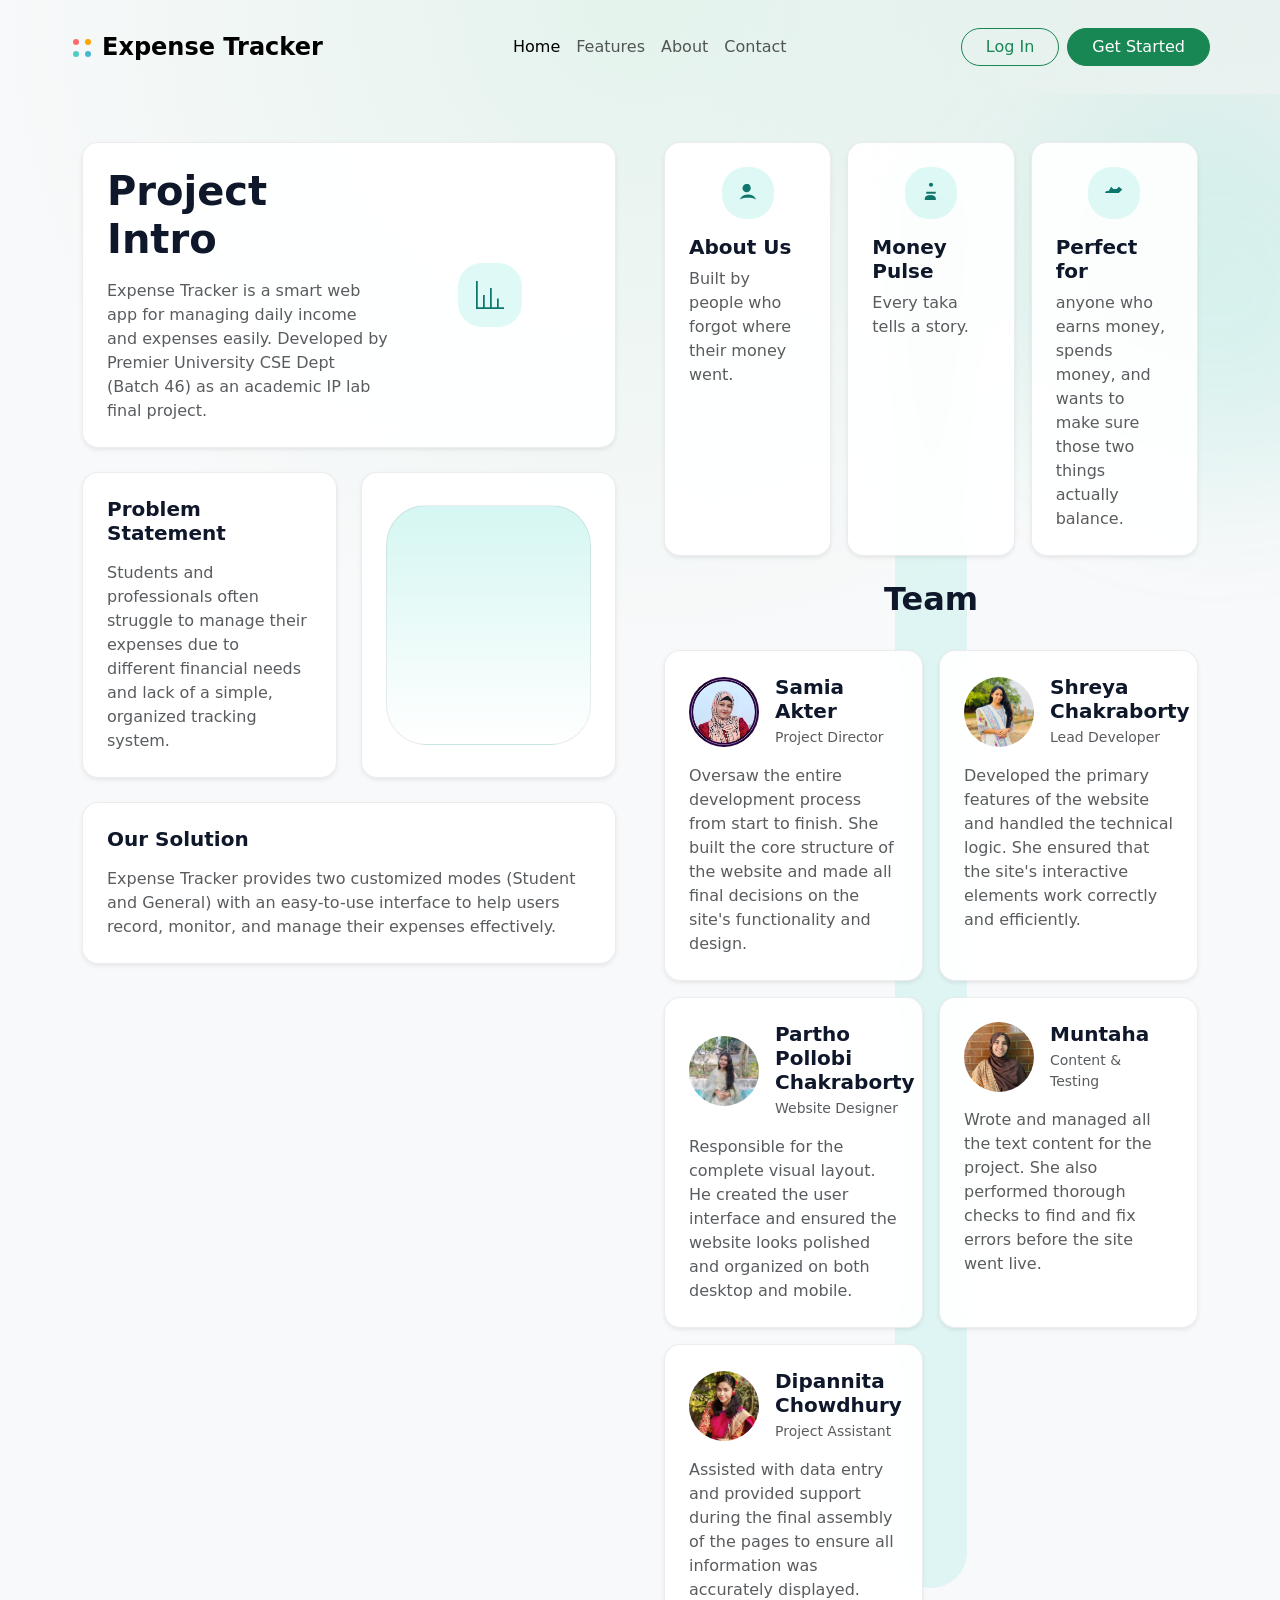
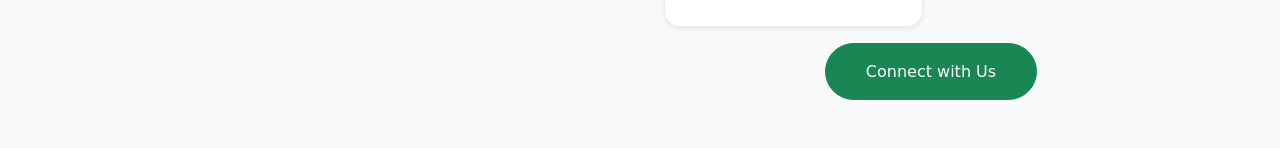
==== commit dd8a7378: "updated project" ====
--- a/pages/about.html
+++ b/pages/about.html
@@ -139,7 +139,7 @@
                         <svg xmlns="http://www.w3.org/2000/svg" width="22" height="22" fill="currentColor" class="bi bi-people" viewBox="0 0 16 16"><path d="M5.5 3.5a2 2 0 1 1 4 0 2 2 0 0 1-4 0z"/><path d="M4.002 4.5a3 3 0 1 0 6 0 3 3 0 0 0-6 0zM2 13s1-1.5 6-1.5S14 13 14 13s-1-4-6-4-6 4-6 4z"/></svg>
                       </div>
                       <h5 class="fw-semibold">About Us</h5>
-                      <p class="text-muted mb-0">Student</p>
+                      <p class="text-muted mb-0">Built by people who forgot where their money went.</p>
                     </div>
                   </div>
                   <div class="col-md-4">
@@ -147,8 +147,8 @@
                       <div class="about-icon-sm mb-3 mx-auto text-center">
                         <svg xmlns="http://www.w3.org/2000/svg" width="22" height="22" fill="currentColor" class="bi bi-person-badge" viewBox="0 0 16 16"><path d="M6.5 2a1.5 1.5 0 1 1 3 0 1.5 1.5 0 0 1-3 0z"/><path d="M4.5 8a.5.5 0 0 0 .5.5h6a.5.5 0 0 0 .5-.5V7h-7v1zm-1 4c0-1.5 1.567-2.5 4-2.5s4 1 4 2.5v1H3.5v-1z"/></svg>
                       </div>
-                      <h5 class="fw-semibold">Your Stat</h5>
-                      <p class="text-muted mb-0">Take control of your finances with our student</p>
+                      <h5 class="fw-semibold">Money Pulse</h5>
+                      <p class="text-muted mb-0">Every taka tells a story.</p>
                     </div>
                   </div>
                   <div class="col-md-4">
@@ -243,7 +243,7 @@
               </div>
 
               <div class="col-12 text-center mt-3">
-                <a href="#" class="btn btn-success rounded-pill about-button">Connect with Us</a>
+                <a href="contact.html" class="btn btn-success rounded-pill about-button">Connect with Us</a>
               </div>
             </div>
           </div>
